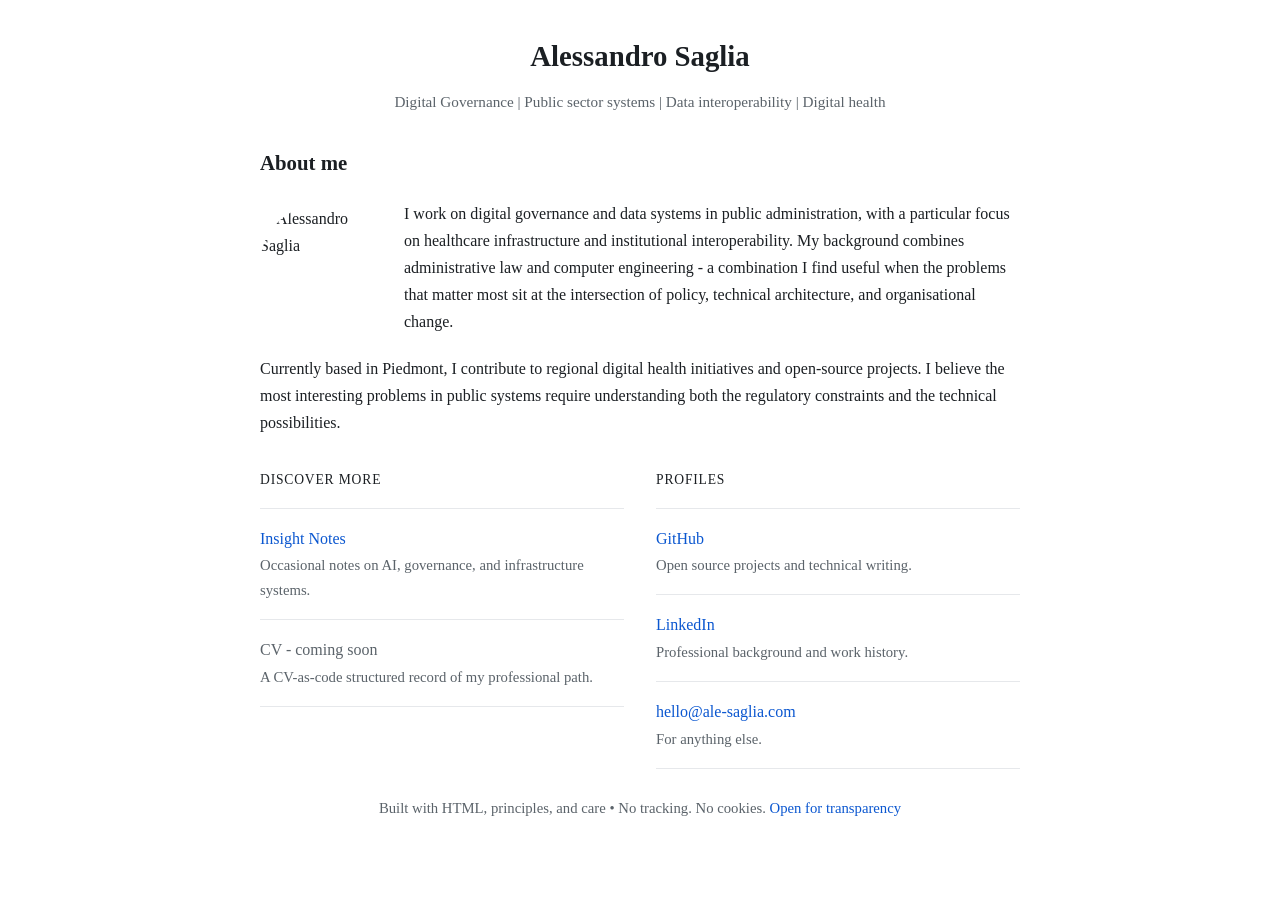
==== index.html @ 774c0ed7 "style: update link color in footer for better visibility" ====
<!doctype html>
<html lang="en">
  <head>
    <meta charset="utf-8" />
    <meta name="viewport" content="width=device-width, initial-scale=1.0" />
    <meta name="theme-color" content="#ffffff" />
    <meta name="color-scheme" content="light dark" />
    
    <title>Alessandro Saglia - Digital Governance & Data Systems</title>
    <meta name="description" content="Digital governance, public administration, and data systems. Tech, policy, and open infrastructure in the public sector. Based in Piedmont, Italy." />
    <meta name="keywords" content="digital governance, public administration, data systems, open source, infrastructure, policy technology" />
    <meta name="author" content="Alessandro Saglia" />
    <link rel="canonical" href="https://ale-saglia.com/" />
    
    <!-- Open Graph / Facebook -->
    <meta property="og:type" content="website" />
    <meta property="og:url" content="https://ale-saglia.com/" />
    <meta property="og:title" content="Alessandro Saglia - Digital Governance & Data Systems" />
    <meta property="og:description" content="Digital governance, public administration, and data systems. Tech, policy, and open infrastructure in the public sector." />
    <meta property="og:site_name" content="Alessandro Saglia" />
    <meta property="og:locale" content="en_US" />
    
    <!-- Twitter -->
    <meta name="twitter:card" content="summary_large_image" />
    <meta name="twitter:url" content="https://ale-saglia.com/" />
    <meta name="twitter:title" content="Alessandro Saglia - Digital Governance & Data Systems" />
    <meta name="twitter:description" content="Digital governance, public administration, and data systems. Tech, policy, and open infrastructure in the public sector." />
    
    <!-- Schema.org JSON-LD -->
    <script type="application/ld+json">
    {
      "@context": "https://schema.org",
      "@type": "Person",
      "name": "Alessandro Saglia",
      "url": "https://ale-saglia.com",
      "sameAs": [
        "https://github.com/ale-saglia",
        "https://linkedin.com/in/asaglia"
      ],
      "jobTitle": "Digital Governance & Data Systems Specialist",
      "location": {
        "@type": "Place",
        "name": "Piedmont, Italy"
      },
      "email": "hello@ale-saglia.com",
      "description": "Digital governance, public administration, and data systems",
      "knowsAbout": ["Digital Governance", "Public Administration", "Data Systems", "Open Source", "Infrastructure"]
    }
    </script>
    <link rel="icon" type="image/svg+xml" href="favicon.svg" />
    <style>
      :root {
        --bg: #ffffff;
        --text: #1b1f23;
        --muted: #5b636a;
        --line: #e6e8eb;
        --link: #0b57d0;
      }

      * { box-sizing: border-box; }

      body {
        margin: 0;
        font-family: Georgia, "Times New Roman", serif;
        background: var(--bg);
        color: var(--text);
        line-height: 1.7;
      }

      .wrap {
        width: min(760px, 92vw);
        margin: 0 auto;
      }

      .site-header {
        text-align: center;
        padding: 2rem 0 0.4rem;
      }

      .header-nav {
        margin-top: 1rem;
        display: flex;
        gap: 1.5rem;
        flex-wrap: wrap;
      }

      .header-nav a {
        color: var(--link);
        text-decoration: none;
        font-size: 0.95rem;
      }

      .header-nav a:hover {
        text-decoration: underline;
      }

      .site-title {
        margin: 0;
        font-size: 1.8rem;
        font-weight: bold;
      }

      .site-tagline {
        margin: 0.6rem 0 0;
        color: var(--muted);
        font-size: 1rem;
        max-width: 60ch;
        line-height: 1.6;
      }

      .site-hero {
        margin: 0.5rem 0 0;
        color: var(--muted);
        font-size: 0.95rem;
        font-weight: normal;
      }

      .hero-image {
        margin: 2.5rem 0;
        padding: 0;
      }

      .profile-hero {
        float: left;
        width: 120px;
        height: 120px;
        margin: 0.3rem 1.5rem 1.5rem 0;
        object-fit: cover;
        border-radius: 50%;
      }

      .about-section {
        padding: 1.5rem 0;
        margin-bottom: 0;
        overflow: auto;
      }

      .about-section p {
        margin: 0 0 1.2rem;
        line-height: 1.7;
      }

      .about-section p:last-child {
        margin-bottom: 0;
      }

      @media (max-width: 700px) {
        .profile-hero {
          float: none;
          width: 100%;
          max-width: 180px;
          height: auto;
          aspect-ratio: 1 / 1;
          object-fit: cover;
          margin: 0 auto 1.5rem;
          display: block;
        }
      }

      main {
        padding: 0.5rem 0;
        margin-top: 0;
      }

      .sections-grid {
        display: grid;
        grid-template-columns: 1fr 1fr;
        gap: 2rem;
      }

      .section-group {
        display: flex;
        flex-direction: column;
      }

      @media (max-width: 700px) {
        .sections-grid {
          grid-template-columns: 1fr;
          gap: 1.5rem;
        }
      }

      .section-label {
        font-size: 0.85rem;
        color: var(--text);
        letter-spacing: 0.06em;
        text-transform: uppercase;
        margin: 0 0 1rem;
        font-weight: 500;
      }

      .section-heading {
        margin: 0 0 1.2rem;
        font-size: 1.3rem;
        font-weight: bold;
      }

      .link-list {
        list-style: none;
        padding: 0;
        margin: 0 0 1.2rem;
      }

      .link-list li {
        padding: 1rem 0;
        border-bottom: 1px solid var(--line);
      }

      .link-list li:first-child {
        border-top: 1px solid var(--line);
      }

      .link-list a {
        color: var(--link);
        text-decoration: none;
        font-size: 1rem;
      }

      .link-list a:hover {
        text-decoration: underline;
      }

      .link-list .link-desc {
        display: block;
        color: var(--muted);
        font-size: 0.92rem;
        margin-top: 0.1rem;
      }

      .site-footer {
        margin-top: 0;
        padding: 0 0 2rem 0;
        color: var(--muted);
        font-size: 0.92rem;
        text-align: center;
      }

      .site-footer a {
        color: var(--link);
        text-decoration: none;
      }

      .site-footer a:hover {
        text-decoration: underline;
      }

      .site-footer p {
        margin: 0;
      }

      .heart {
        color: #e74c3c;
      }

      .ai {
        font-weight: 500;
      }

      @media (prefers-color-scheme: dark) {
        :root {
          --bg: #0d1117;
          --text: #e6edf3;
          --muted: #8b949e;
          --line: #30363d;
          --link: #58a6ff;
        }
      }

      .link-list a:focus,
      .header-nav a:focus {
        outline: 2px solid var(--link);
        outline-offset: 2px;
        border-radius: 2px;
      }
    </style>
    <script>
      // Anti-bot protection: decode email addresses from base64
      document.addEventListener('DOMContentLoaded', () => {
        document.querySelectorAll('.email-link').forEach(link => {
          const encodedEmail = link.getAttribute('data-email');
          const email = atob(encodedEmail);
          link.href = 'mailto:' + email;
        });
      });
    </script>
  </head>
  <body>
    <div class="wrap">
      <header class="site-header">
        <h1 class="site-title">Alessandro Saglia</h1>
        <p class="site-hero">Digital Governance | Public sector systems | Data interoperability | Digital health</p>
      </header>

      <section class="about-section">
        <h2 class="section-heading">About me</h2>
        <img src="https://github.com/ale-saglia.png" alt="Alessandro Saglia" class="profile-hero" width="120" height="120" loading="lazy" />
        <p>I work on digital governance and data systems in public administration, with a particular focus on healthcare infrastructure and institutional interoperability. My background combines administrative law and computer engineering - a combination I find useful when the problems that matter most sit at the intersection of policy, technical architecture, and organisational change.</p>
        
        <p>Currently based in Piedmont, I contribute to regional digital health initiatives and open-source projects. I believe the most interesting problems in public systems require understanding both the regulatory constraints and the technical possibilities.</p>
      </section>

      <main>
        <div class="sections-grid">
          <section class="section-group">
            <p class="section-label">Discover more</p>
            <ul class="link-list">
              <li>
                <a href="https://insight.ale-saglia.com">Insight Notes</a>
                <span class="link-desc">Occasional notes on AI, governance, and infrastructure systems.</span>
              </li>
              <li>
                <span style="color: var(--muted);">CV - coming soon</span>
                <span class="link-desc">A CV-as-code structured record of my professional path.</span>
              </li>
            </ul>
          </section>

          <section class="section-group">
            <p class="section-label">Profiles</p>
            <ul class="link-list">
              <li>
                <a href="https://github.com/ale-saglia">GitHub</a>
                <span class="link-desc">Open source projects and technical writing.</span>
              </li>
              <li>
                <a href="https://linkedin.com/in/asaglia">LinkedIn</a>
                <span class="link-desc">Professional background and work history.</span>
              </li>
              <li>
                <a href="#" class="email-link" data-email="aGVsbG9AYWxlLXNhZ2xpYS5jb20=">hello@ale-saglia.com</a>
                <span class="link-desc">For anything else.</span>
              </li>
            </ul>
          </section>
        </div>
      </main>

      <footer class="site-footer">
        <p>Built with HTML, principles, and care • No tracking. No cookies. <a href="https://github.com/ale-saglia/site">Open for transparency</a></p>
      </footer>
    </div>
  </body>
</html>
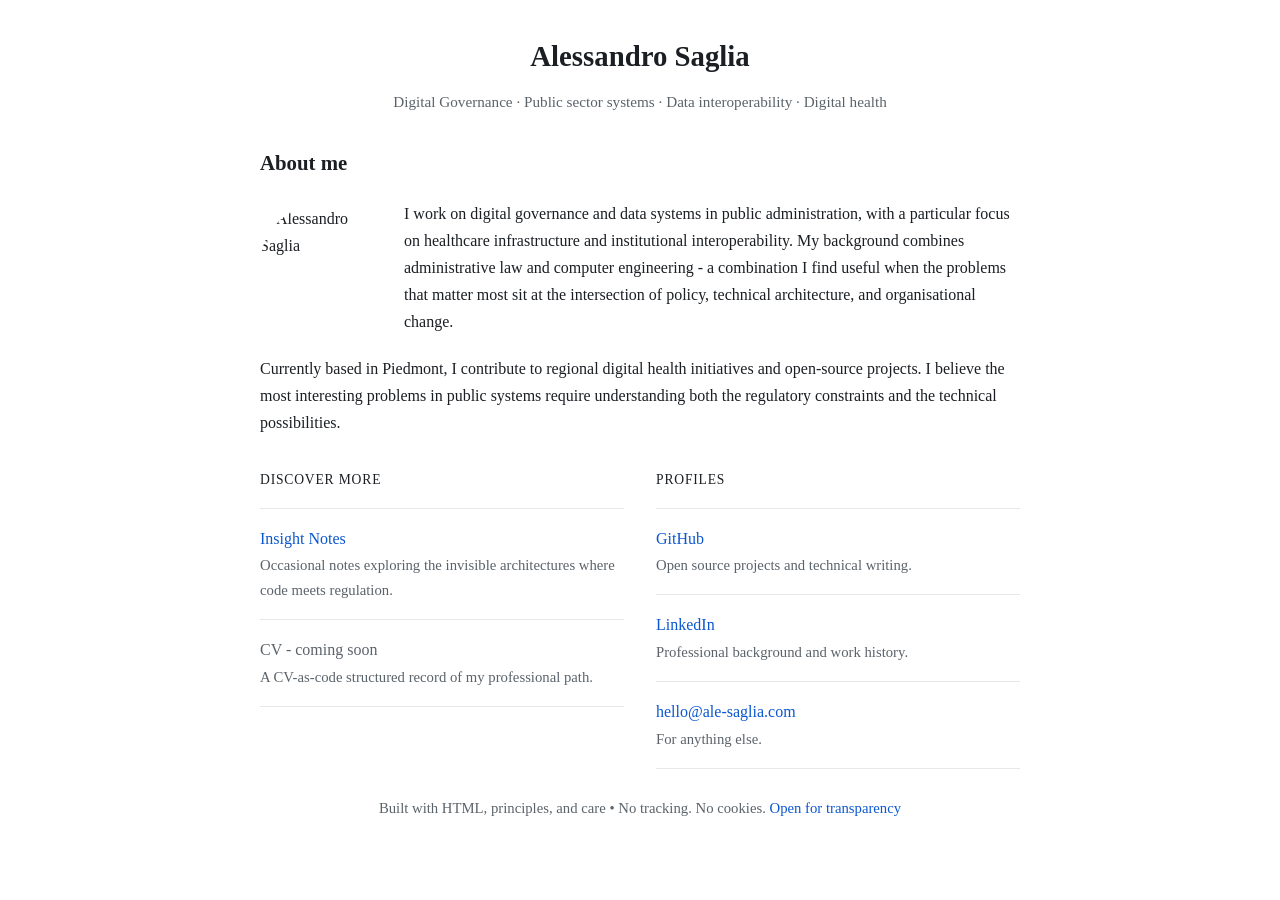
==== commit 2f75bdef: "feat: update link description for Insight Notes to enhance clarity and relevance" ====
--- a/index.html
+++ b/index.html
@@ -3,7 +3,8 @@
   <head>
     <meta charset="utf-8" />
     <meta name="viewport" content="width=device-width, initial-scale=1.0" />
-    <meta name="theme-color" content="#ffffff" />
+    <meta name="theme-color" content="#ffffff" media="(prefers-color-scheme: light)" />
+    <meta name="theme-color" content="#0d1117" media="(prefers-color-scheme: dark)" />
     <meta name="color-scheme" content="light dark" />
     
     <title>Alessandro Saglia - Digital Governance & Data Systems</title>
@@ -18,13 +19,15 @@
     <meta property="og:title" content="Alessandro Saglia - Digital Governance & Data Systems" />
     <meta property="og:description" content="Digital governance, public administration, and data systems. Tech, policy, and open infrastructure in the public sector." />
     <meta property="og:site_name" content="Alessandro Saglia" />
+    <meta property="og:image" content="https://ale-saglia.com/avatar.jpg" />
     <meta property="og:locale" content="en_US" />
-    
+
     <!-- Twitter -->
-    <meta name="twitter:card" content="summary_large_image" />
+    <meta name="twitter:card" content="summary" />
     <meta name="twitter:url" content="https://ale-saglia.com/" />
     <meta name="twitter:title" content="Alessandro Saglia - Digital Governance & Data Systems" />
     <meta name="twitter:description" content="Digital governance, public administration, and data systems. Tech, policy, and open infrastructure in the public sector." />
+    <meta name="twitter:image" content="https://ale-saglia.com/avatar.jpg" />
     
     <!-- Schema.org JSON-LD -->
     <script type="application/ld+json">
@@ -42,7 +45,6 @@
         "@type": "Place",
         "name": "Piedmont, Italy"
       },
-      "email": "hello@ale-saglia.com",
       "description": "Digital governance, public administration, and data systems",
       "knowsAbout": ["Digital Governance", "Public Administration", "Data Systems", "Open Source", "Infrastructure"]
     }
@@ -77,35 +79,10 @@
         padding: 2rem 0 0.4rem;
       }
 
-      .header-nav {
-        margin-top: 1rem;
-        display: flex;
-        gap: 1.5rem;
-        flex-wrap: wrap;
-      }
-
-      .header-nav a {
-        color: var(--link);
-        text-decoration: none;
-        font-size: 0.95rem;
-      }
-
-      .header-nav a:hover {
-        text-decoration: underline;
-      }
-
       .site-title {
         margin: 0;
         font-size: 1.8rem;
         font-weight: bold;
-      }
-
-      .site-tagline {
-        margin: 0.6rem 0 0;
-        color: var(--muted);
-        font-size: 1rem;
-        max-width: 60ch;
-        line-height: 1.6;
       }
 
       .site-hero {
@@ -113,11 +90,6 @@
         color: var(--muted);
         font-size: 0.95rem;
         font-weight: normal;
-      }
-
-      .hero-image {
-        margin: 2.5rem 0;
-        padding: 0;
       }
 
       .profile-hero {
@@ -248,26 +220,17 @@
         margin: 0;
       }
 
-      .heart {
-        color: #e74c3c;
-      }
-
-      .ai {
-        font-weight: 500;
-      }
-
       @media (prefers-color-scheme: dark) {
         :root {
           --bg: #0d1117;
           --text: #e6edf3;
-          --muted: #8b949e;
+          --muted: #e0e6ed;
           --line: #30363d;
           --link: #58a6ff;
         }
       }
 
-      .link-list a:focus,
-      .header-nav a:focus {
+      .link-list a:focus {
         outline: 2px solid var(--link);
         outline-offset: 2px;
         border-radius: 2px;
@@ -277,9 +240,9 @@
       // Anti-bot protection: decode email addresses from base64
       document.addEventListener('DOMContentLoaded', () => {
         document.querySelectorAll('.email-link').forEach(link => {
-          const encodedEmail = link.getAttribute('data-email');
-          const email = atob(encodedEmail);
+          const email = atob(link.getAttribute('data-email'));
           link.href = 'mailto:' + email;
+          link.textContent = email;
         });
       });
     </script>
@@ -288,12 +251,12 @@
     <div class="wrap">
       <header class="site-header">
         <h1 class="site-title">Alessandro Saglia</h1>
-        <p class="site-hero">Digital Governance | Public sector systems | Data interoperability | Digital health</p>
+        <p class="site-hero">Digital Governance · Public sector systems · Data interoperability · Digital health</p>
       </header>
 
       <section class="about-section">
         <h2 class="section-heading">About me</h2>
-        <img src="https://github.com/ale-saglia.png" alt="Alessandro Saglia" class="profile-hero" width="120" height="120" loading="lazy" />
+        <img src="avatar.jpg" alt="Alessandro Saglia" class="profile-hero" width="120" height="120" fetchpriority="high" />
         <p>I work on digital governance and data systems in public administration, with a particular focus on healthcare infrastructure and institutional interoperability. My background combines administrative law and computer engineering - a combination I find useful when the problems that matter most sit at the intersection of policy, technical architecture, and organisational change.</p>
         
         <p>Currently based in Piedmont, I contribute to regional digital health initiatives and open-source projects. I believe the most interesting problems in public systems require understanding both the regulatory constraints and the technical possibilities.</p>
@@ -305,8 +268,8 @@
             <p class="section-label">Discover more</p>
             <ul class="link-list">
               <li>
-                <a href="https://insight.ale-saglia.com">Insight Notes</a>
-                <span class="link-desc">Occasional notes on AI, governance, and infrastructure systems.</span>
+                <a href="https://insight.ale-saglia.com" rel="noopener noreferrer">Insight Notes</a>
+                <span class="link-desc">Occasional notes exploring the invisible architectures where code meets regulation.</span>
               </li>
               <li>
                 <span style="color: var(--muted);">CV - coming soon</span>
@@ -319,15 +282,16 @@
             <p class="section-label">Profiles</p>
             <ul class="link-list">
               <li>
-                <a href="https://github.com/ale-saglia">GitHub</a>
+                <a href="https://github.com/ale-saglia" rel="noopener noreferrer">GitHub</a>
                 <span class="link-desc">Open source projects and technical writing.</span>
               </li>
               <li>
-                <a href="https://linkedin.com/in/asaglia">LinkedIn</a>
+                <a href="https://linkedin.com/in/asaglia" rel="noopener noreferrer">LinkedIn</a>
                 <span class="link-desc">Professional background and work history.</span>
               </li>
               <li>
-                <a href="#" class="email-link" data-email="aGVsbG9AYWxlLXNhZ2xpYS5jb20=">hello@ale-saglia.com</a>
+                <a href="#" class="email-link" data-email="aGVsbG9AYWxlLXNhZ2xpYS5jb20=">contact</a>
+                <noscript><span> (enable JavaScript to reveal address)</span></noscript>
                 <span class="link-desc">For anything else.</span>
               </li>
             </ul>
@@ -336,7 +300,7 @@
       </main>
 
       <footer class="site-footer">
-        <p>Built with HTML, principles, and care • No tracking. No cookies. <a href="https://github.com/ale-saglia/site">Open for transparency</a></p>
+        <p>Built with HTML, principles, and care • No tracking. No cookies. <a href="https://github.com/ale-saglia/site" rel="noopener noreferrer">Open for transparency</a></p>
       </footer>
     </div>
   </body>
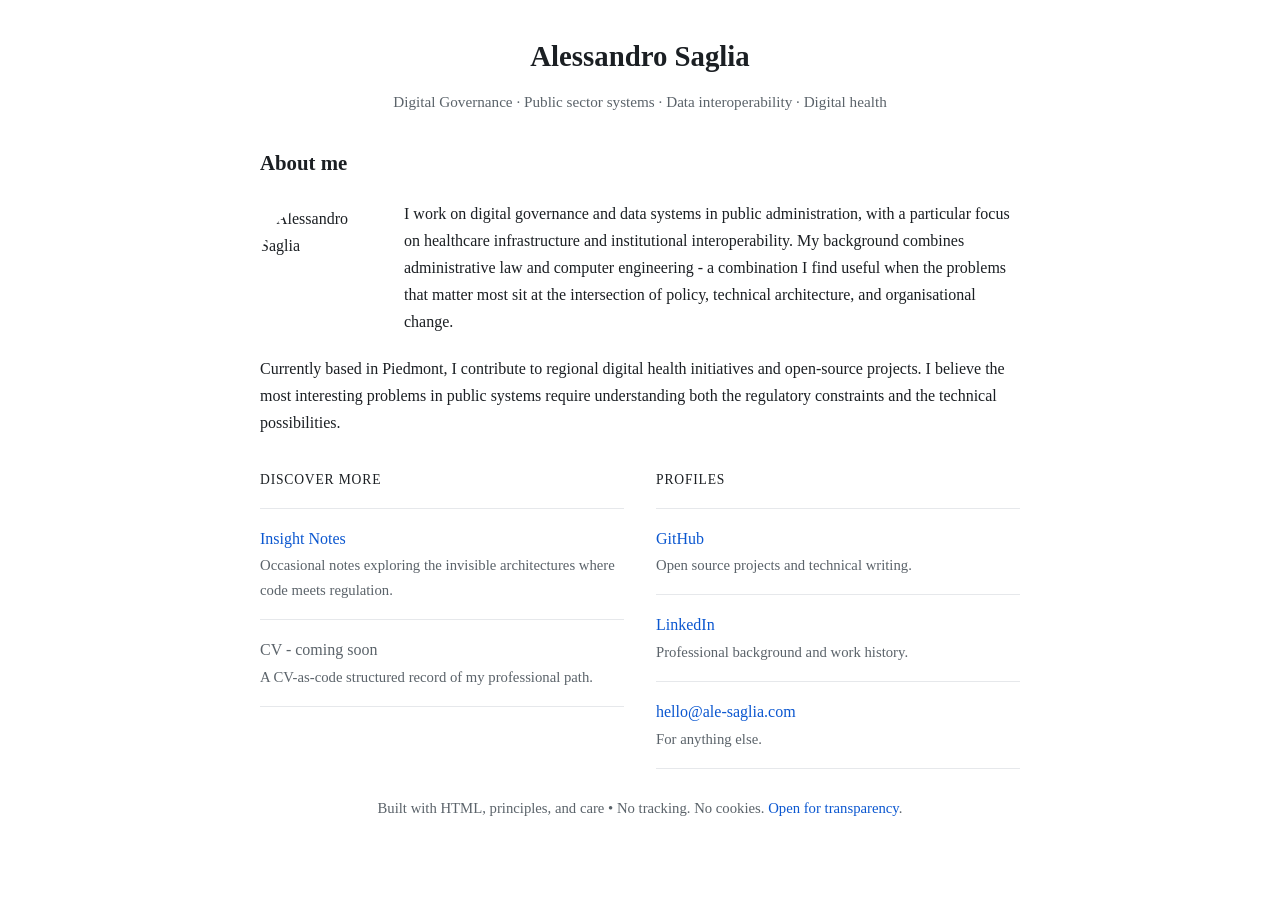
==== commit 22b22ab3: "fix: add missing period in footer text for consistency" ====
--- a/index.html
+++ b/index.html
@@ -224,7 +224,7 @@
         :root {
           --bg: #0d1117;
           --text: #e6edf3;
-          --muted: #e0e6ed;
+          --muted: #8b949e;
           --line: #30363d;
           --link: #58a6ff;
         }
@@ -300,7 +300,7 @@
       </main>
 
       <footer class="site-footer">
-        <p>Built with HTML, principles, and care • No tracking. No cookies. <a href="https://github.com/ale-saglia/site" rel="noopener noreferrer">Open for transparency</a></p>
+        <p>Built with HTML, principles, and care • No tracking. No cookies. <a href="https://github.com/ale-saglia/hub" rel="noopener noreferrer">Open for transparency</a>.</p>
       </footer>
     </div>
   </body>
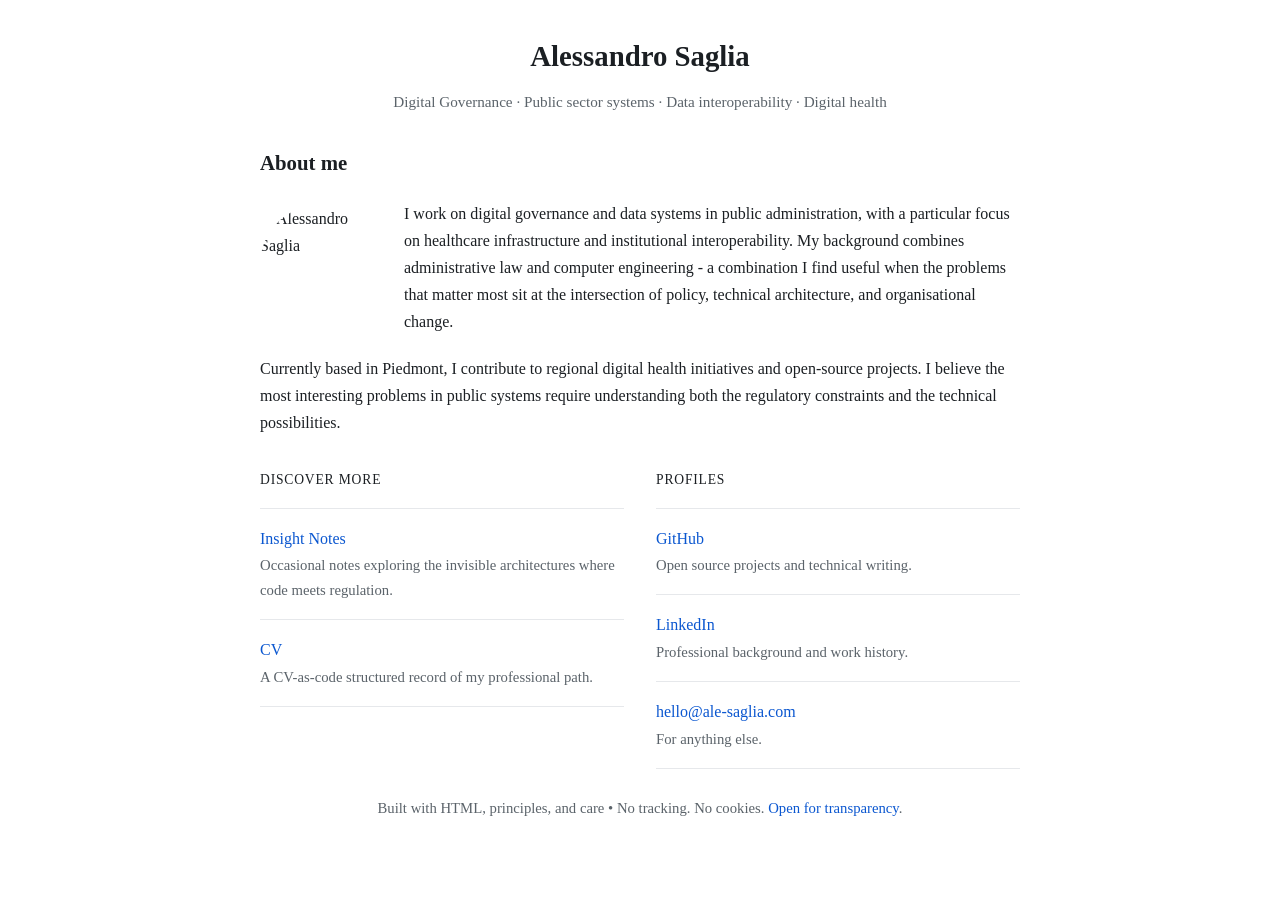
==== commit 93b1b63a: "feat: publish CV link on homepage Replace "CV - coming soon" placeholder with live link to cv.ale-sa" ====
--- a/index.html
+++ b/index.html
@@ -272,7 +272,7 @@
                 <span class="link-desc">Occasional notes exploring the invisible architectures where code meets regulation.</span>
               </li>
               <li>
-                <span style="color: var(--muted);">CV - coming soon</span>
+                <a href="https://cv.ale-saglia.com" rel="noopener noreferrer">CV</a>
                 <span class="link-desc">A CV-as-code structured record of my professional path.</span>
               </li>
             </ul>
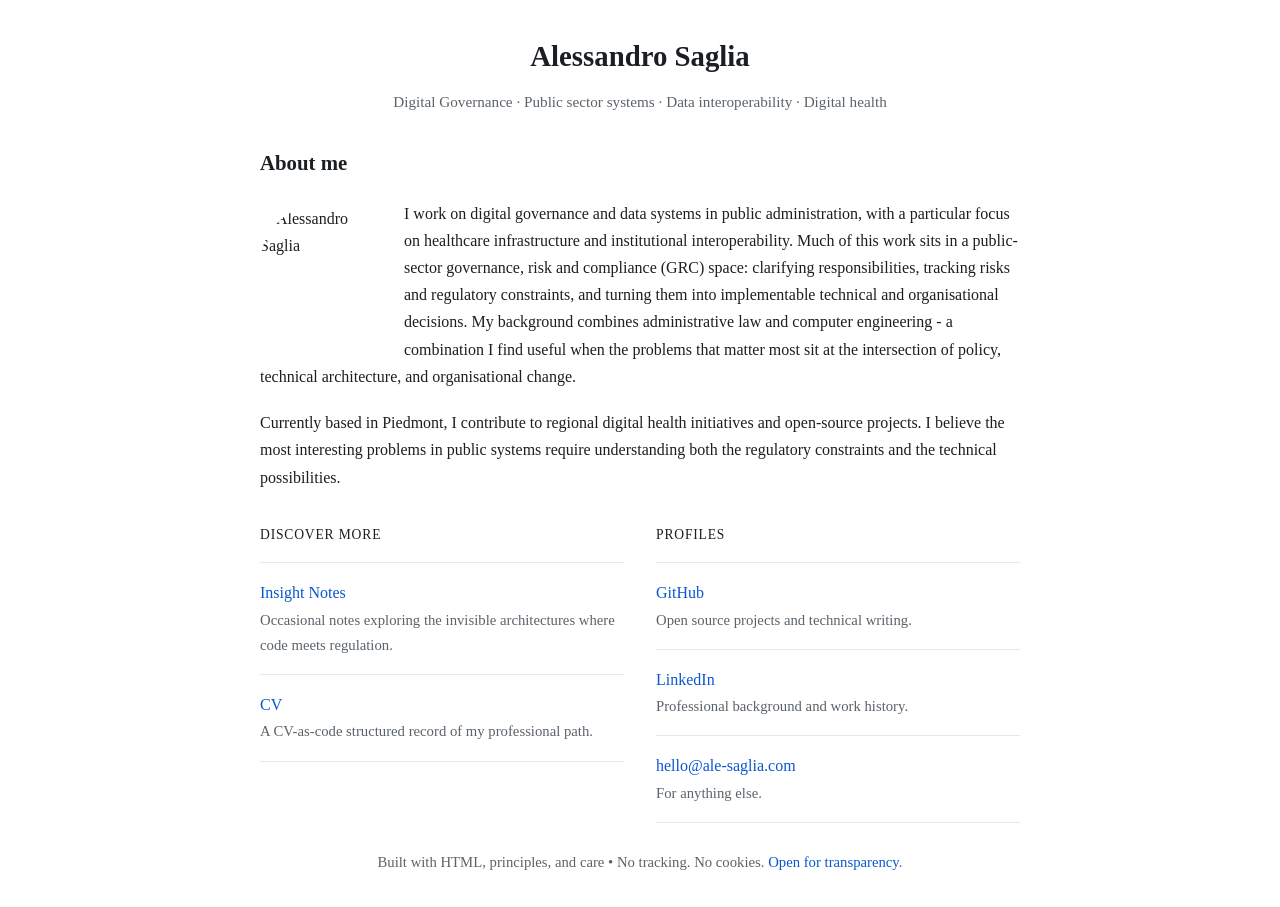
==== commit 486760e1: "docs: add public-sector GRC positioning - Explain the GRC dimension in the public professional profi" ====
--- a/index.html
+++ b/index.html
@@ -8,8 +8,8 @@
     <meta name="color-scheme" content="light dark" />
     
     <title>Alessandro Saglia - Digital Governance & Data Systems</title>
-    <meta name="description" content="Digital governance, public administration, and data systems. Tech, policy, and open infrastructure in the public sector. Based in Piedmont, Italy." />
-    <meta name="keywords" content="digital governance, public administration, data systems, open source, infrastructure, policy technology" />
+    <meta name="description" content="Digital governance and GRC for public-sector data systems, with a focus on interoperability and digital health. Based in Piedmont, Italy." />
+    <meta name="keywords" content="digital governance, governance risk compliance, GRC, public administration, data interoperability, digital health, open source, infrastructure" />
     <meta name="author" content="Alessandro Saglia" />
     <link rel="canonical" href="https://ale-saglia.com/" />
     
@@ -17,7 +17,7 @@
     <meta property="og:type" content="website" />
     <meta property="og:url" content="https://ale-saglia.com/" />
     <meta property="og:title" content="Alessandro Saglia - Digital Governance & Data Systems" />
-    <meta property="og:description" content="Digital governance, public administration, and data systems. Tech, policy, and open infrastructure in the public sector." />
+    <meta property="og:description" content="Digital governance and GRC for public-sector data systems, with a focus on interoperability and digital health." />
     <meta property="og:site_name" content="Alessandro Saglia" />
     <meta property="og:image" content="https://ale-saglia.com/avatar.jpg" />
     <meta property="og:locale" content="en_US" />
@@ -26,7 +26,7 @@
     <meta name="twitter:card" content="summary" />
     <meta name="twitter:url" content="https://ale-saglia.com/" />
     <meta name="twitter:title" content="Alessandro Saglia - Digital Governance & Data Systems" />
-    <meta name="twitter:description" content="Digital governance, public administration, and data systems. Tech, policy, and open infrastructure in the public sector." />
+    <meta name="twitter:description" content="Digital governance and GRC for public-sector data systems, with a focus on interoperability and digital health." />
     <meta name="twitter:image" content="https://ale-saglia.com/avatar.jpg" />
     
     <!-- Schema.org JSON-LD -->
@@ -45,8 +45,8 @@
         "@type": "Place",
         "name": "Piedmont, Italy"
       },
-      "description": "Digital governance, public administration, and data systems",
-      "knowsAbout": ["Digital Governance", "Public Administration", "Data Systems", "Open Source", "Infrastructure"]
+      "description": "Digital governance and GRC for public-sector data and digital health systems",
+      "knowsAbout": ["Digital Governance", "Governance, Risk and Compliance (GRC)", "Public Administration", "Data Interoperability", "Digital Health", "Open Source", "Infrastructure"]
     }
     </script>
     <link rel="icon" type="image/svg+xml" href="favicon.svg" />
@@ -257,7 +257,7 @@
       <section class="about-section">
         <h2 class="section-heading">About me</h2>
         <img src="avatar.jpg" alt="Alessandro Saglia" class="profile-hero" width="120" height="120" fetchpriority="high" />
-        <p>I work on digital governance and data systems in public administration, with a particular focus on healthcare infrastructure and institutional interoperability. My background combines administrative law and computer engineering - a combination I find useful when the problems that matter most sit at the intersection of policy, technical architecture, and organisational change.</p>
+        <p>I work on digital governance and data systems in public administration, with a particular focus on healthcare infrastructure and institutional interoperability. Much of this work sits in a public-sector governance, risk and compliance (GRC) space: clarifying responsibilities, tracking risks and regulatory constraints, and turning them into implementable technical and organisational decisions. My background combines administrative law and computer engineering - a combination I find useful when the problems that matter most sit at the intersection of policy, technical architecture, and organisational change.</p>
         
         <p>Currently based in Piedmont, I contribute to regional digital health initiatives and open-source projects. I believe the most interesting problems in public systems require understanding both the regulatory constraints and the technical possibilities.</p>
       </section>
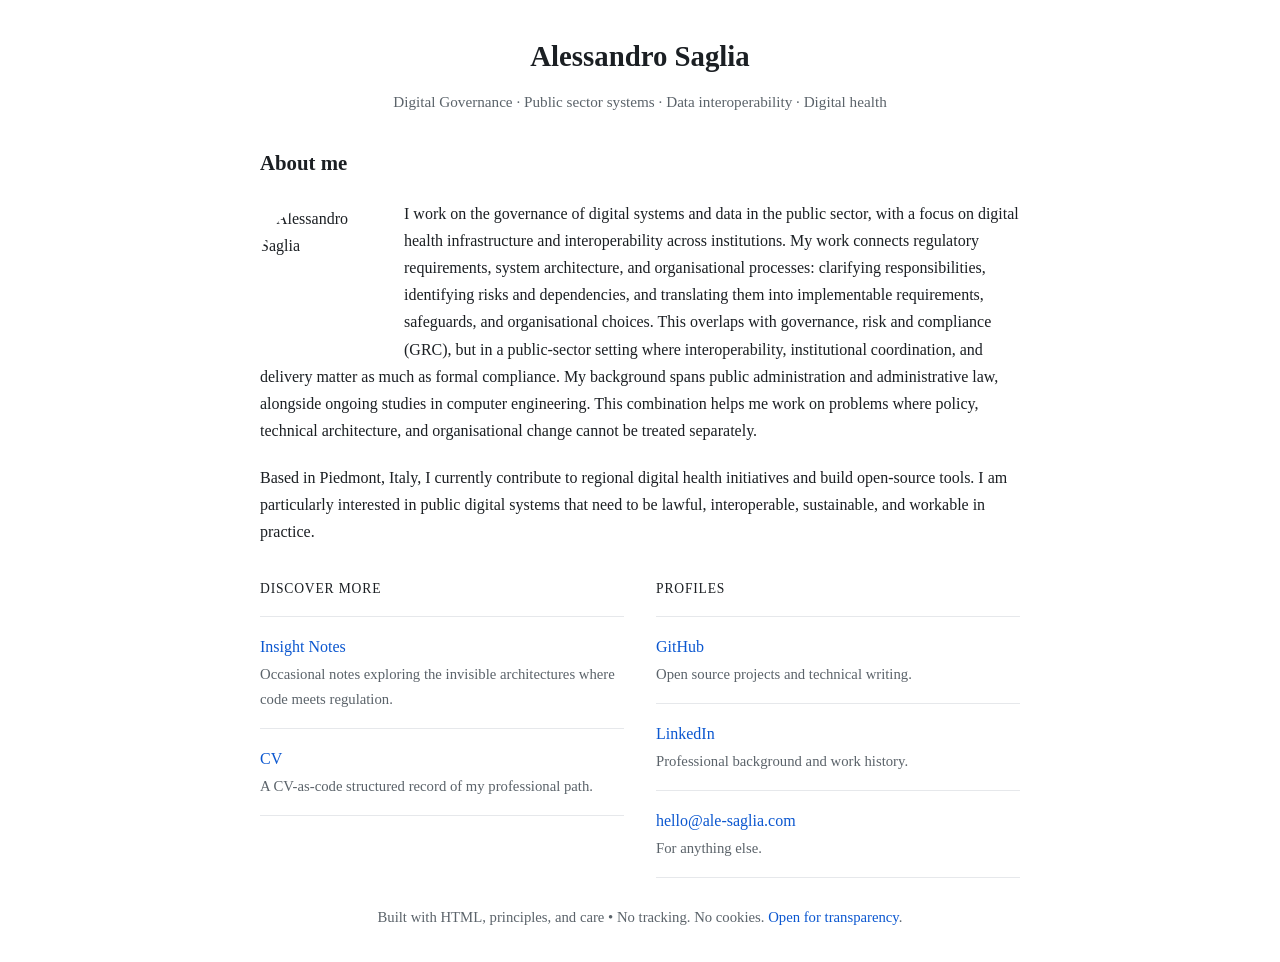
==== commit a8c1100d: "docs: update about section for clarity and focus on public digital systems" ====
--- a/index.html
+++ b/index.html
@@ -257,9 +257,9 @@
       <section class="about-section">
         <h2 class="section-heading">About me</h2>
         <img src="avatar.jpg" alt="Alessandro Saglia" class="profile-hero" width="120" height="120" fetchpriority="high" />
-        <p>I work on digital governance and data systems in public administration, with a particular focus on healthcare infrastructure and institutional interoperability. Much of this work sits in a public-sector governance, risk and compliance (GRC) space: clarifying responsibilities, tracking risks and regulatory constraints, and turning them into implementable technical and organisational decisions. My background combines administrative law and computer engineering - a combination I find useful when the problems that matter most sit at the intersection of policy, technical architecture, and organisational change.</p>
+        <p>I work on the governance of digital systems and data in the public sector, with a focus on digital health infrastructure and interoperability across institutions. My work connects regulatory requirements, system architecture, and organisational processes: clarifying responsibilities, identifying risks and dependencies, and translating them into implementable requirements, safeguards, and organisational choices. This overlaps with governance, risk and compliance (GRC), but in a public-sector setting where interoperability, institutional coordination, and delivery matter as much as formal compliance. My background spans public administration and administrative law, alongside ongoing studies in computer engineering. This combination helps me work on problems where policy, technical architecture, and organisational change cannot be treated separately.
         
-        <p>Currently based in Piedmont, I contribute to regional digital health initiatives and open-source projects. I believe the most interesting problems in public systems require understanding both the regulatory constraints and the technical possibilities.</p>
+        <p>Based in Piedmont, Italy, I currently contribute to regional digital health initiatives and build open-source tools. I am particularly interested in public digital systems that need to be lawful, interoperable, sustainable, and workable in practice.</p>
       </section>
 
       <main>
